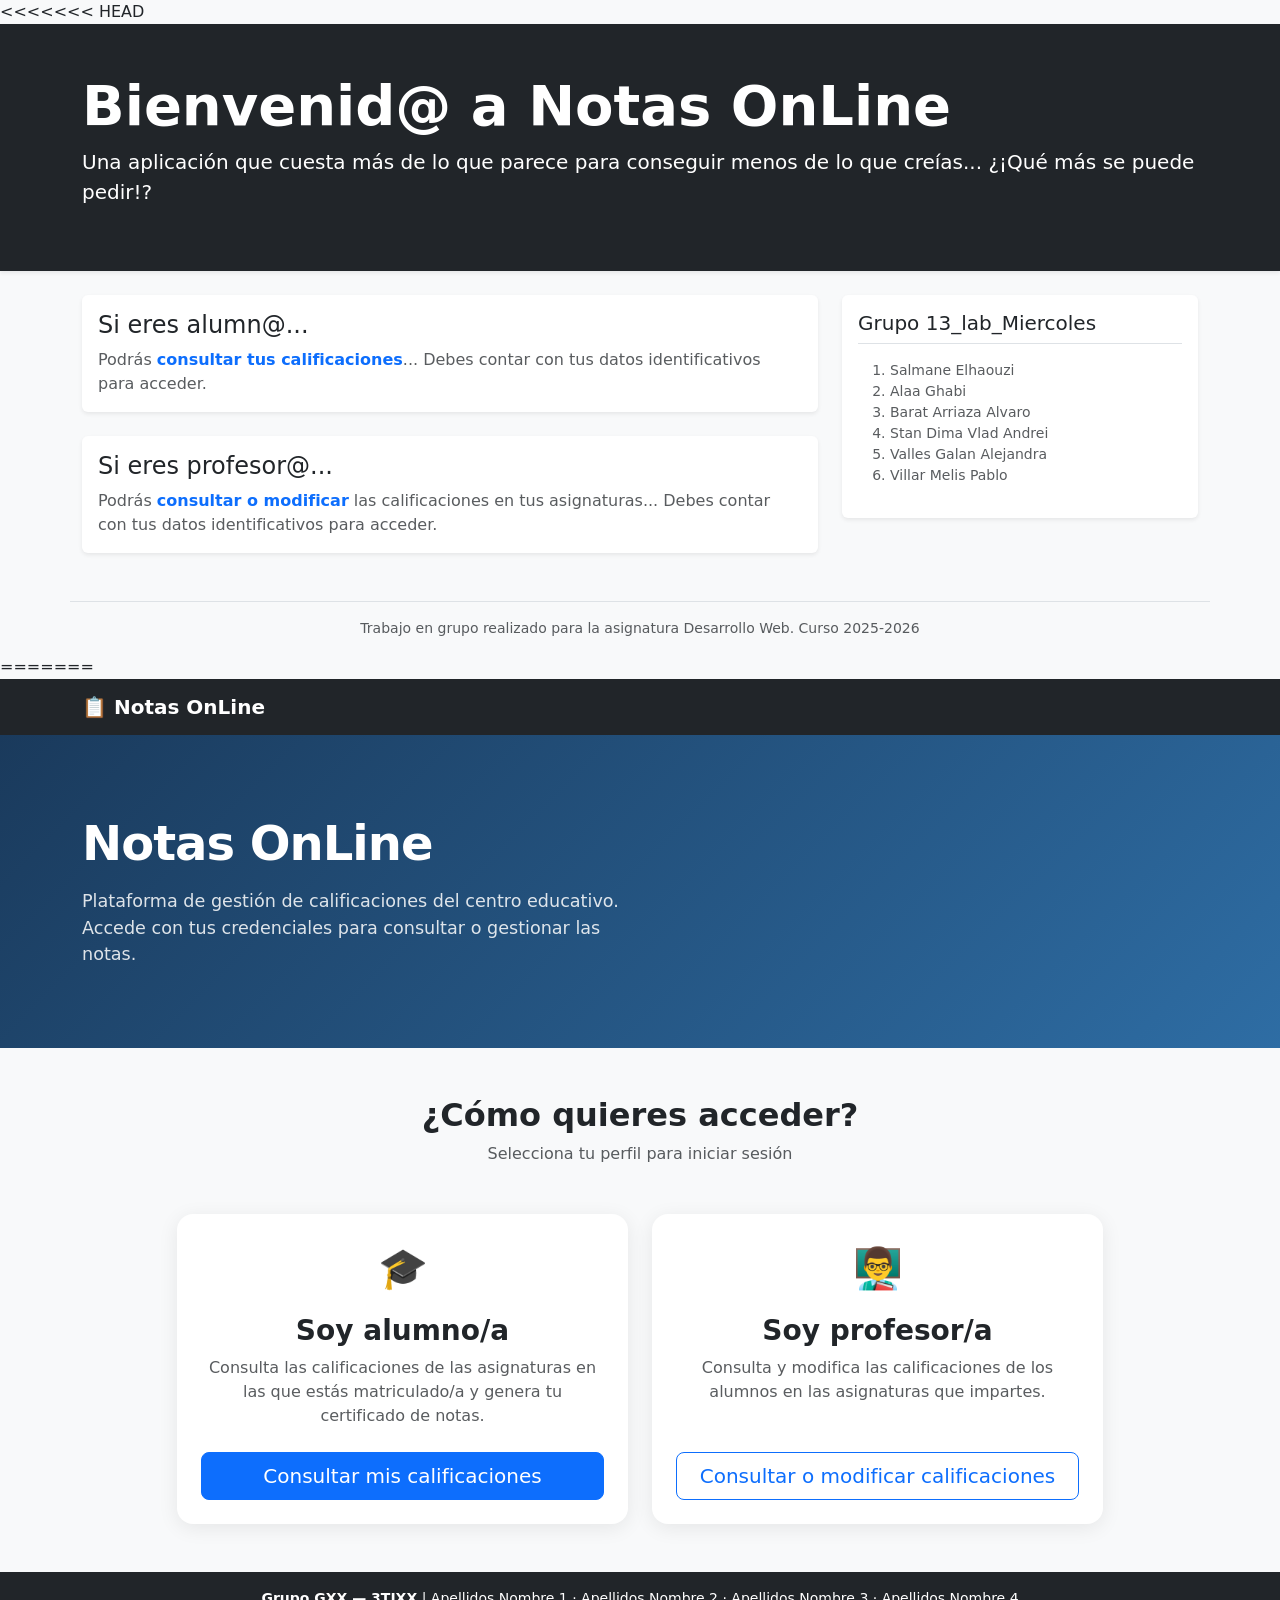
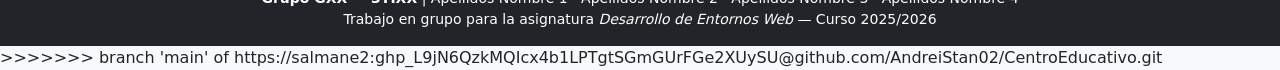
==== src/main/webapp/index.html @ 22a7fbbf "Merge branch 'main' of https://salmane2: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@github.com/AndreiSt" ====
<!DOCTYPE html>
<html lang="es">
<head>
    <meta charset="UTF-8">
    <meta name="viewport" content="width=device-width, initial-scale=1.0">
<<<<<<< HEAD
    <title>Notas OnLine - no12526</title>
    <!-- Importamos Bootstrap 5 directamente desde su CDN oficial -->
    <link href="https://cdn.jsdelivr.net/npm/bootstrap@5.3.2/dist/css/bootstrap.min.css" rel="stylesheet">
</head>
<body class="bg-light">

    <!-- Cabecera / Hero Section -->
    <header class="bg-dark text-white p-5 mb-4 shadow-sm">
        <div class="container">
            <h1 class="display-4 fw-bold">Bienvenid@ a Notas OnLine</h1>
            <p class="lead">Una aplicación que cuesta más de lo que parece para conseguir menos de lo que creías... ¿¡Qué más se puede pedir!?</p>
        </div>
    </header>

    <!-- Contenido Principal -->
    <main class="container">
        <div class="row g-4">
            
            <!-- Columna Izquierda: Accesos -->
            <div class="col-md-8">
                <!-- Tarjeta Alumnos -->
                <div class="card mb-4 border-0 shadow-sm">
                    <div class="card-body">
                        <h2 class="card-title h4">Si eres alumn@...</h2>
                        <p class="card-text text-muted">Podrás <a href="AreaAlumnoServlet" class="text-decoration-none fw-bold">consultar tus calificaciones</a>... Debes contar con tus datos identificativos para acceder.</p>
                    </div>
                </div>

                <!-- Tarjeta Profesores -->
                <div class="card border-0 shadow-sm">
                    <div class="card-body">
                        <h2 class="card-title h4">Si eres profesor@...</h2>
                        <p class="card-text text-muted">Podrás <a href="AreaProfesorServlet" class="text-decoration-none fw-bold">consultar o modificar</a> las calificaciones en tus asignaturas... Debes contar con tus datos identificativos para acceder.</p>
                    </div>
                </div>
            </div>

            <!-- Columna Derecha: Información del Grupo (Obligatorio) -->
            <div class="col-md-4">
                <div class="card bg-white border-0 shadow-sm">
                    <div class="card-body">
                        <!-- ¡OJO! Cambiad esto por vuestro número de grupo real -->
                        <h3 class="card-title h5 border-bottom pb-2">Grupo 13_lab_Miercoles</h3>
                        <ol class="small text-muted mt-3">
                            <li>Salmane Elhaouzi</li>
                            <li>Alaa Ghabi</li>
                            <li>Barat Arriaza Alvaro</li>
                            <li>Stan Dima Vlad Andrei</li>
                            <li>Valles Galan Alejandra</li>
                            <li>Villar Melis Pablo</li>
                        </ol>
                    </div>
                </div>
            </div>

        </div>
    </main>

    <!-- Pie de página -->
    <footer class="container mt-5 border-top pt-3 text-center small text-muted">
        <p>Trabajo en grupo realizado para la asignatura Desarrollo Web. Curso 2025-2026</p>
    </footer>

    <!-- Scripts de Bootstrap 5 -->
    <script src="https://cdn.jsdelivr.net/npm/bootstrap@5.3.2/dist/js/bootstrap.bundle.min.js"></script>
</body>
</html>
=======
    <title>Notas OnLine — Inicio</title>
    <link href="https://cdn.jsdelivr.net/npm/bootstrap@5.3.3/dist/css/bootstrap.min.css" rel="stylesheet">
    <link href="css/estilos.css" rel="stylesheet">
</head>
<body>

<nav class="navbar navbar-dark bg-dark">
    <div class="container">
        <span class="navbar-brand fw-bold">📋 Notas OnLine</span>
    </div>
</nav>

<header class="hero">
    <div class="container">
        <h1>Notas OnLine</h1>
        <p class="mt-3">
            Plataforma de gestión de calificaciones del centro educativo.
            Accede con tus credenciales para consultar o gestionar las notas.
        </p>
    </div>
</header>

<main>
    <div class="container py-5">
        <h2 class="text-center mb-2 fw-semibold">¿Cómo quieres acceder?</h2>
        <p class="text-center text-muted mb-5">Selecciona tu perfil para iniciar sesión</p>

        <div class="row justify-content-center g-4">

            <div class="col-md-5">
                <div class="card card-acceso h-100 p-4 text-center">
                    <div class="icono">🎓</div>
                    <h3 class="fw-bold mb-2">Soy alumno/a</h3>
                    <p class="text-muted mb-4">
                        Consulta las calificaciones de las asignaturas en las que estás
                        matriculado/a y genera tu certificado de notas.
                    </p>
                    <a href="login.html" class="btn btn-primary btn-lg mt-auto">
                        Consultar mis calificaciones
                    </a>
                </div>
            </div>

            <div class="col-md-5">
                <div class="card card-acceso h-100 p-4 text-center">
                    <div class="icono">👨‍🏫</div>
                    <h3 class="fw-bold mb-2">Soy profesor/a</h3>
                    <p class="text-muted mb-4">
                        Consulta y modifica las calificaciones de los alumnos
                        en las asignaturas que impartes.
                    </p>
                    <a href="login.html" class="btn btn-outline-primary btn-lg mt-auto">
                        Consultar o modificar calificaciones
                    </a>
                </div>
            </div>

        </div>
    </div>
</main>

<!-- Footer — PLACEHOLDER: rellenar con grupo y nombres reales -->
<footer class="bg-dark text-white text-center py-3 small">
    <div class="container">
        <span class="fw-bold">Grupo GXX — 3TIXX</span> |
        Apellidos Nombre 1 · Apellidos Nombre 2 · Apellidos Nombre 3 · Apellidos Nombre 4
        <br>
        Trabajo en grupo para la asignatura <em>Desarrollo de Entornos Web</em> — Curso 2025/2026
    </div>
</footer>

<script src="https://cdn.jsdelivr.net/npm/bootstrap@5.3.3/dist/js/bootstrap.bundle.min.js"></script>
</body>
</html>
>>>>>>> branch 'main' of https://salmane2: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@github.com/AndreiStan02/CentroEducativo.git
---- src/main/webapp/css/estilos.css ----
/* =============================================================================
   estilos.css — Estilos propios de Notas OnLine
   Complementa Bootstrap 5. Todas las páginas deben enlazarlo.
   ============================================================================= */

/* -----------------------------------------------------------------------------
   Base
   ----------------------------------------------------------------------------- */
body {
    background-color: #f0f4f8;
    min-height: 100vh;
    display: flex;
    flex-direction: column;
}

main {
    flex-grow: 1;
}

/* -----------------------------------------------------------------------------
   Hero (usado en index.html)
   ----------------------------------------------------------------------------- */
.hero {
    background: linear-gradient(135deg, #1a3a5c 0%, #2e6da4 100%);
    color: white;
    padding: 5rem 0 4rem;
}

.hero h1 {
    font-size: 3rem;
    font-weight: 700;
    letter-spacing: -1px;
}

.hero p {
    font-size: 1.1rem;
    opacity: 0.85;
    max-width: 540px;
}

/* -----------------------------------------------------------------------------
   Tarjetas de acceso (usado en index.html)
   ----------------------------------------------------------------------------- */
.card-acceso {
    border: none;
    border-radius: 1rem;
    box-shadow: 0 4px 20px rgba(0, 0, 0, 0.08);
    transition: transform 0.2s, box-shadow 0.2s;
}

.card-acceso:hover {
    transform: translateY(-4px);
    box-shadow: 0 8px 28px rgba(0, 0, 0, 0.13);
}

.card-acceso .icono {
    font-size: 2.5rem;
    margin-bottom: 1rem;
}

/* -----------------------------------------------------------------------------
   Tarjeta de login (usado en login.html y login-error.html)
   ----------------------------------------------------------------------------- */
.login-card {
    max-width: 420px;
    width: 100%;
}

.brand-header {
    background: linear-gradient(135deg, #1a3a5c 0%, #2e6da4 100%);
    color: white;
    border-radius: 0.5rem 0.5rem 0 0;
    padding: 2rem;
    text-align: center;
}

.brand-header h2 {
    font-weight: 700;
    margin-bottom: 0.25rem;
}

.brand-header p {
    opacity: 0.75;
    margin-bottom: 0;
}
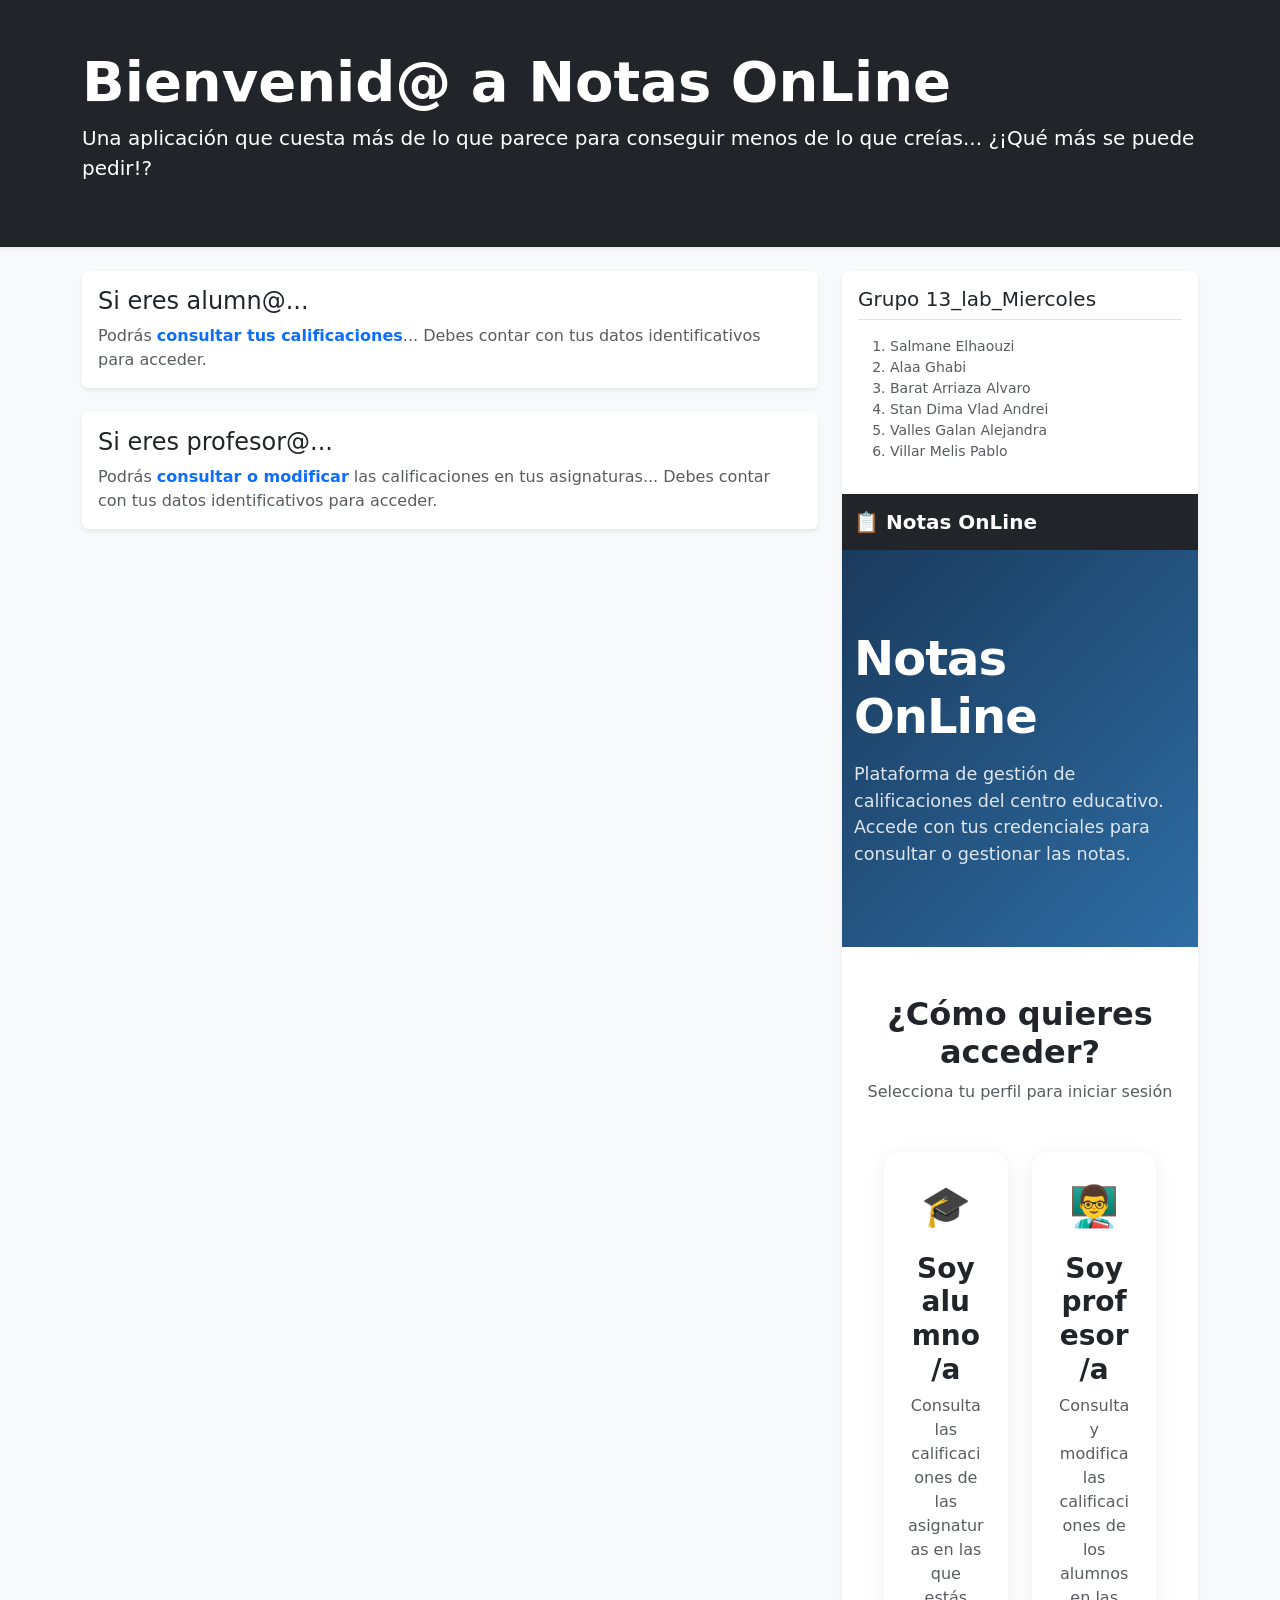
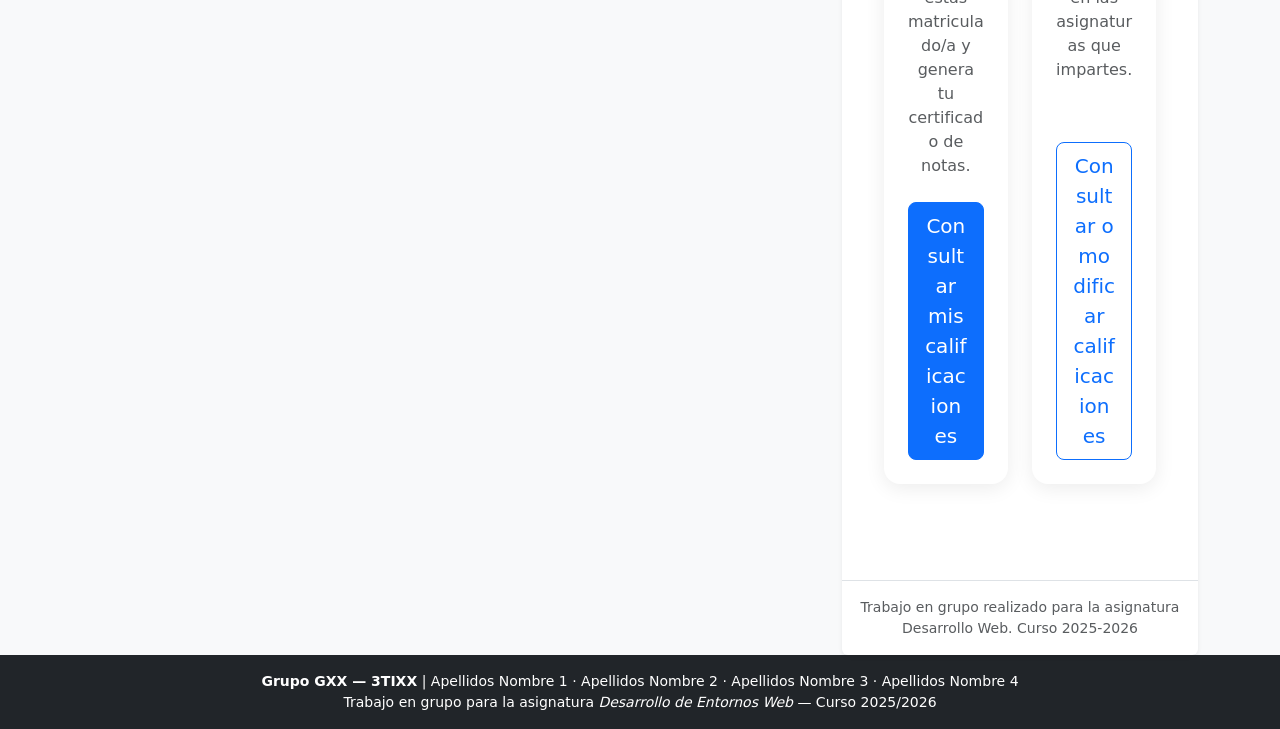
==== commit 240bf24e: "Merge branch 'main' into front-vistas-alumno" ====
--- a/src/main/webapp/index.html
+++ b/src/main/webapp/index.html
@@ -3,7 +3,6 @@
 <head>
     <meta charset="UTF-8">
     <meta name="viewport" content="width=device-width, initial-scale=1.0">
-<<<<<<< HEAD
     <title>Notas OnLine - no12526</title>
     <!-- Importamos Bootstrap 5 directamente desde su CDN oficial -->
     <link href="https://cdn.jsdelivr.net/npm/bootstrap@5.3.2/dist/css/bootstrap.min.css" rel="stylesheet">
@@ -56,22 +55,6 @@
                             <li>Villar Melis Pablo</li>
                         </ol>
                     </div>
-                </div>
-            </div>
-
-        </div>
-    </main>
-
-    <!-- Pie de página -->
-    <footer class="container mt-5 border-top pt-3 text-center small text-muted">
-        <p>Trabajo en grupo realizado para la asignatura Desarrollo Web. Curso 2025-2026</p>
-    </footer>
-
-    <!-- Scripts de Bootstrap 5 -->
-    <script src="https://cdn.jsdelivr.net/npm/bootstrap@5.3.2/dist/js/bootstrap.bundle.min.js"></script>
-</body>
-</html>
-=======
     <title>Notas OnLine — Inicio</title>
     <link href="https://cdn.jsdelivr.net/npm/bootstrap@5.3.3/dist/css/bootstrap.min.css" rel="stylesheet">
     <link href="css/estilos.css" rel="stylesheet">
@@ -130,6 +113,17 @@
             </div>
 
         </div>
+    </main>
+
+    <!-- Pie de página -->
+    <footer class="container mt-5 border-top pt-3 text-center small text-muted">
+        <p>Trabajo en grupo realizado para la asignatura Desarrollo Web. Curso 2025-2026</p>
+    </footer>
+
+    <!-- Scripts de Bootstrap 5 -->
+    <script src="https://cdn.jsdelivr.net/npm/bootstrap@5.3.2/dist/js/bootstrap.bundle.min.js"></script>
+</body>
+</html>
     </div>
 </main>
 
@@ -146,4 +140,3 @@
 <script src="https://cdn.jsdelivr.net/npm/bootstrap@5.3.3/dist/js/bootstrap.bundle.min.js"></script>
 </body>
 </html>
->>>>>>> branch 'main' of https://salmane2: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@github.com/AndreiStan02/CentroEducativo.git
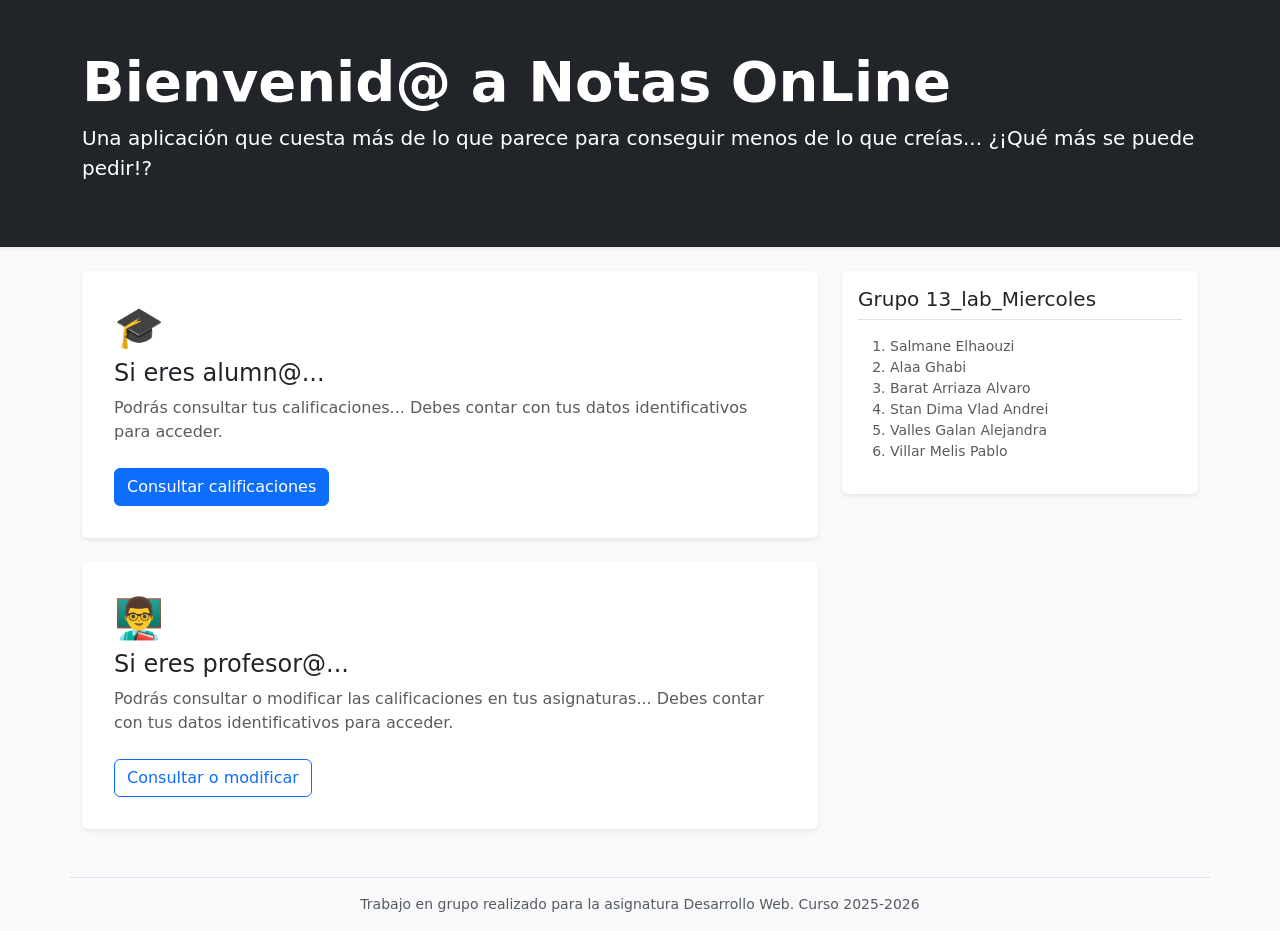
==== commit acb8d159: "actualizacion" ====
--- a/src/main/webapp/index.html
+++ b/src/main/webapp/index.html
@@ -3,13 +3,12 @@
 <head>
     <meta charset="UTF-8">
     <meta name="viewport" content="width=device-width, initial-scale=1.0">
-    <title>Notas OnLine - no12526</title>
-    <!-- Importamos Bootstrap 5 directamente desde su CDN oficial -->
-    <link href="https://cdn.jsdelivr.net/npm/bootstrap@5.3.2/dist/css/bootstrap.min.css" rel="stylesheet">
+    <title>Notas OnLine - Inicio</title>
+    <link href="https://cdn.jsdelivr.net/npm/bootstrap@5.3.3/dist/css/bootstrap.min.css" rel="stylesheet">
+    <link href="css/estilos.css" rel="stylesheet">
 </head>
 <body class="bg-light">
 
-    <!-- Cabecera / Hero Section -->
     <header class="bg-dark text-white p-5 mb-4 shadow-sm">
         <div class="container">
             <h1 class="display-4 fw-bold">Bienvenid@ a Notas OnLine</h1>
@@ -17,34 +16,32 @@
         </div>
     </header>
 
-    <!-- Contenido Principal -->
     <main class="container">
         <div class="row g-4">
-            
-            <!-- Columna Izquierda: Accesos -->
+           
             <div class="col-md-8">
-                <!-- Tarjeta Alumnos -->
-                <div class="card mb-4 border-0 shadow-sm">
+                <div class="card mb-4 border-0 shadow-sm p-3">
                     <div class="card-body">
+                        <div class="display-6 mb-2">🎓</div>
                         <h2 class="card-title h4">Si eres alumn@...</h2>
-                        <p class="card-text text-muted">Podrás <a href="AreaAlumnoServlet" class="text-decoration-none fw-bold">consultar tus calificaciones</a>... Debes contar con tus datos identificativos para acceder.</p>
+                        <p class="card-text text-muted">Podrás consultar tus calificaciones... Debes contar con tus datos identificativos para acceder.</p>
+                        <a href="login.html" class="btn btn-primary mt-2">Consultar calificaciones</a>
                     </div>
                 </div>
 
-                <!-- Tarjeta Profesores -->
-                <div class="card border-0 shadow-sm">
+                <div class="card border-0 shadow-sm p-3">
                     <div class="card-body">
+                        <div class="display-6 mb-2">👨‍🏫</div>
                         <h2 class="card-title h4">Si eres profesor@...</h2>
-                        <p class="card-text text-muted">Podrás <a href="AreaProfesorServlet" class="text-decoration-none fw-bold">consultar o modificar</a> las calificaciones en tus asignaturas... Debes contar con tus datos identificativos para acceder.</p>
+                        <p class="card-text text-muted">Podrás consultar o modificar las calificaciones en tus asignaturas... Debes contar con tus datos identificativos para acceder.</p>
+                        <a href="login.html" class="btn btn-outline-primary mt-2">Consultar o modificar</a>
                     </div>
                 </div>
             </div>
 
-            <!-- Columna Derecha: Información del Grupo (Obligatorio) -->
             <div class="col-md-4">
                 <div class="card bg-white border-0 shadow-sm">
                     <div class="card-body">
-                        <!-- ¡OJO! Cambiad esto por vuestro número de grupo real -->
                         <h3 class="card-title h5 border-bottom pb-2">Grupo 13_lab_Miercoles</h3>
                         <ol class="small text-muted mt-3">
                             <li>Salmane Elhaouzi</li>
@@ -55,88 +52,16 @@
                             <li>Villar Melis Pablo</li>
                         </ol>
                     </div>
-    <title>Notas OnLine — Inicio</title>
-    <link href="https://cdn.jsdelivr.net/npm/bootstrap@5.3.3/dist/css/bootstrap.min.css" rel="stylesheet">
-    <link href="css/estilos.css" rel="stylesheet">
-</head>
-<body>
-
-<nav class="navbar navbar-dark bg-dark">
-    <div class="container">
-        <span class="navbar-brand fw-bold">📋 Notas OnLine</span>
-    </div>
-</nav>
-
-<header class="hero">
-    <div class="container">
-        <h1>Notas OnLine</h1>
-        <p class="mt-3">
-            Plataforma de gestión de calificaciones del centro educativo.
-            Accede con tus credenciales para consultar o gestionar las notas.
-        </p>
-    </div>
-</header>
-
-<main>
-    <div class="container py-5">
-        <h2 class="text-center mb-2 fw-semibold">¿Cómo quieres acceder?</h2>
-        <p class="text-center text-muted mb-5">Selecciona tu perfil para iniciar sesión</p>
-
-        <div class="row justify-content-center g-4">
-
-            <div class="col-md-5">
-                <div class="card card-acceso h-100 p-4 text-center">
-                    <div class="icono">🎓</div>
-                    <h3 class="fw-bold mb-2">Soy alumno/a</h3>
-                    <p class="text-muted mb-4">
-                        Consulta las calificaciones de las asignaturas en las que estás
-                        matriculado/a y genera tu certificado de notas.
-                    </p>
-                    <a href="login.html" class="btn btn-primary btn-lg mt-auto">
-                        Consultar mis calificaciones
-                    </a>
-                </div>
-            </div>
-
-            <div class="col-md-5">
-                <div class="card card-acceso h-100 p-4 text-center">
-                    <div class="icono">👨‍🏫</div>
-                    <h3 class="fw-bold mb-2">Soy profesor/a</h3>
-                    <p class="text-muted mb-4">
-                        Consulta y modifica las calificaciones de los alumnos
-                        en las asignaturas que impartes.
-                    </p>
-                    <a href="login.html" class="btn btn-outline-primary btn-lg mt-auto">
-                        Consultar o modificar calificaciones
-                    </a>
                 </div>
             </div>
 
         </div>
     </main>
 
-    <!-- Pie de página -->
     <footer class="container mt-5 border-top pt-3 text-center small text-muted">
         <p>Trabajo en grupo realizado para la asignatura Desarrollo Web. Curso 2025-2026</p>
     </footer>
 
-    <!-- Scripts de Bootstrap 5 -->
-    <script src="https://cdn.jsdelivr.net/npm/bootstrap@5.3.2/dist/js/bootstrap.bundle.min.js"></script>
+    <script src="https://cdn.jsdelivr.net/npm/bootstrap@5.3.3/dist/js/bootstrap.bundle.min.js"></script>
 </body>
-</html>
-    </div>
-</main>
-
-<!-- Footer — PLACEHOLDER: rellenar con grupo y nombres reales -->
-<footer class="bg-dark text-white text-center py-3 small">
-    <div class="container">
-        <span class="fw-bold">Grupo GXX — 3TIXX</span> |
-        Apellidos Nombre 1 · Apellidos Nombre 2 · Apellidos Nombre 3 · Apellidos Nombre 4
-        <br>
-        Trabajo en grupo para la asignatura <em>Desarrollo de Entornos Web</em> — Curso 2025/2026
-    </div>
-</footer>
-
-<script src="https://cdn.jsdelivr.net/npm/bootstrap@5.3.3/dist/js/bootstrap.bundle.min.js"></script>
-</body>
-</html>
+</html>
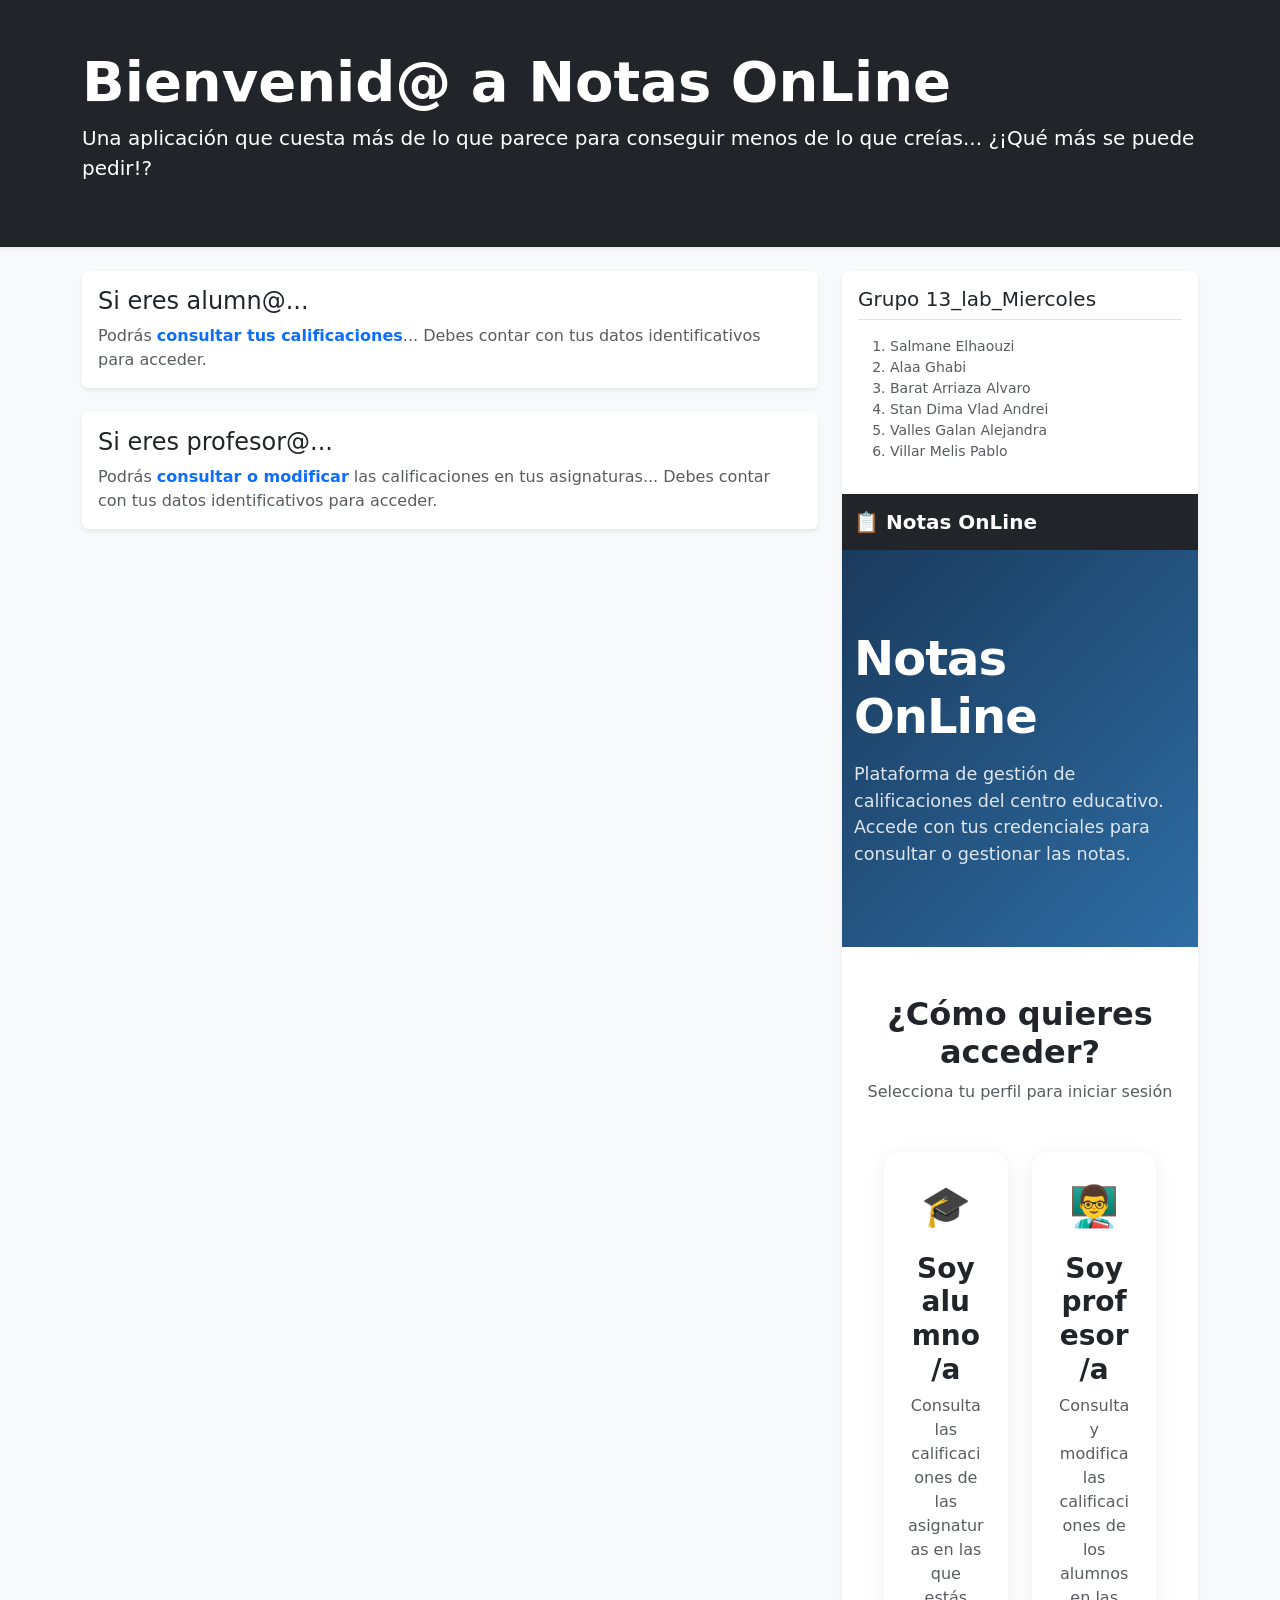
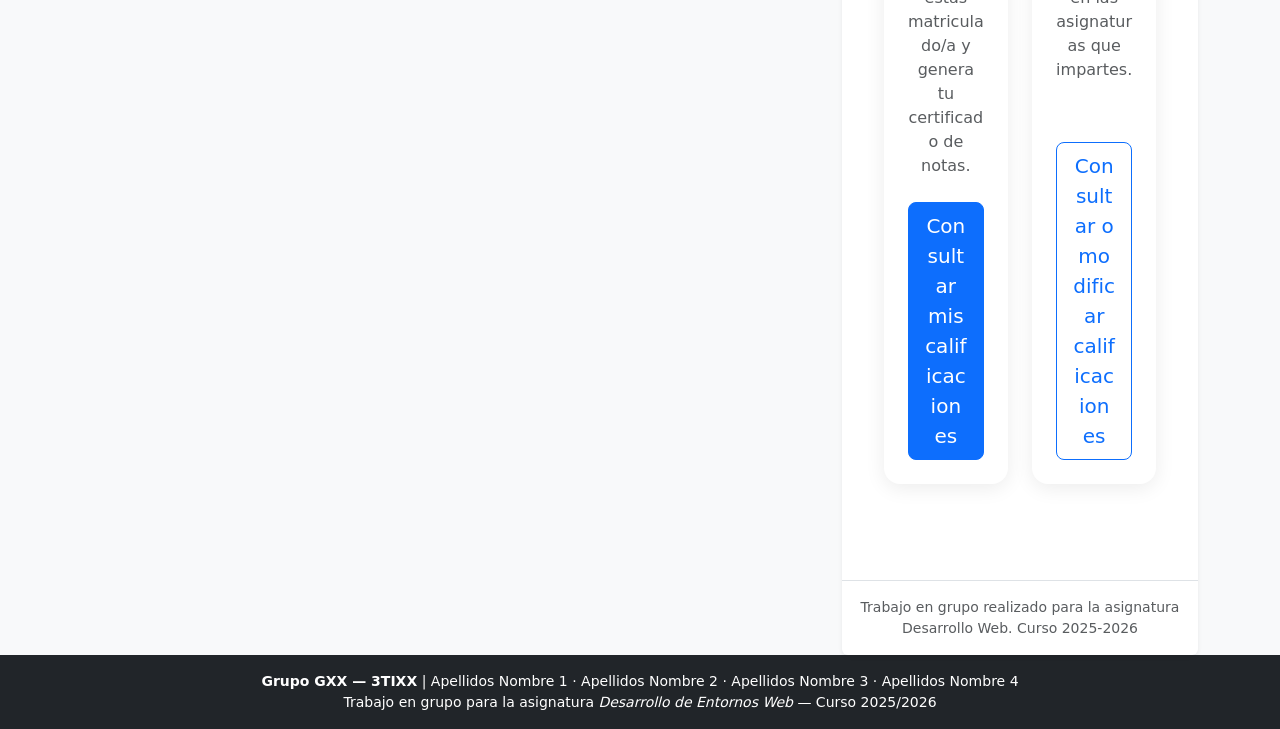
==== commit 34aae60f: "Merge remote-tracking branch 'origin/main'" ====
--- a/src/main/webapp/index.html
+++ b/src/main/webapp/index.html
@@ -3,12 +3,13 @@
 <head>
     <meta charset="UTF-8">
     <meta name="viewport" content="width=device-width, initial-scale=1.0">
-    <title>Notas OnLine - Inicio</title>
-    <link href="https://cdn.jsdelivr.net/npm/bootstrap@5.3.3/dist/css/bootstrap.min.css" rel="stylesheet">
-    <link href="css/estilos.css" rel="stylesheet">
+    <title>Notas OnLine - no12526</title>
+    <!-- Importamos Bootstrap 5 directamente desde su CDN oficial -->
+    <link href="https://cdn.jsdelivr.net/npm/bootstrap@5.3.2/dist/css/bootstrap.min.css" rel="stylesheet">
 </head>
 <body class="bg-light">
 
+    <!-- Cabecera / Hero Section -->
     <header class="bg-dark text-white p-5 mb-4 shadow-sm">
         <div class="container">
             <h1 class="display-4 fw-bold">Bienvenid@ a Notas OnLine</h1>
@@ -16,32 +17,34 @@
         </div>
     </header>
 
+    <!-- Contenido Principal -->
     <main class="container">
         <div class="row g-4">
-           
+            
+            <!-- Columna Izquierda: Accesos -->
             <div class="col-md-8">
-                <div class="card mb-4 border-0 shadow-sm p-3">
+                <!-- Tarjeta Alumnos -->
+                <div class="card mb-4 border-0 shadow-sm">
                     <div class="card-body">
-                        <div class="display-6 mb-2">🎓</div>
                         <h2 class="card-title h4">Si eres alumn@...</h2>
-                        <p class="card-text text-muted">Podrás consultar tus calificaciones... Debes contar con tus datos identificativos para acceder.</p>
-                        <a href="login.html" class="btn btn-primary mt-2">Consultar calificaciones</a>
+                        <p class="card-text text-muted">Podrás <a href="AreaAlumnoServlet" class="text-decoration-none fw-bold">consultar tus calificaciones</a>... Debes contar con tus datos identificativos para acceder.</p>
                     </div>
                 </div>
 
-                <div class="card border-0 shadow-sm p-3">
+                <!-- Tarjeta Profesores -->
+                <div class="card border-0 shadow-sm">
                     <div class="card-body">
-                        <div class="display-6 mb-2">👨‍🏫</div>
                         <h2 class="card-title h4">Si eres profesor@...</h2>
-                        <p class="card-text text-muted">Podrás consultar o modificar las calificaciones en tus asignaturas... Debes contar con tus datos identificativos para acceder.</p>
-                        <a href="login.html" class="btn btn-outline-primary mt-2">Consultar o modificar</a>
+                        <p class="card-text text-muted">Podrás <a href="AreaProfesorServlet" class="text-decoration-none fw-bold">consultar o modificar</a> las calificaciones en tus asignaturas... Debes contar con tus datos identificativos para acceder.</p>
                     </div>
                 </div>
             </div>
 
+            <!-- Columna Derecha: Información del Grupo (Obligatorio) -->
             <div class="col-md-4">
                 <div class="card bg-white border-0 shadow-sm">
                     <div class="card-body">
+                        <!-- ¡OJO! Cambiad esto por vuestro número de grupo real -->
                         <h3 class="card-title h5 border-bottom pb-2">Grupo 13_lab_Miercoles</h3>
                         <ol class="small text-muted mt-3">
                             <li>Salmane Elhaouzi</li>
@@ -52,16 +55,88 @@
                             <li>Villar Melis Pablo</li>
                         </ol>
                     </div>
+    <title>Notas OnLine — Inicio</title>
+    <link href="https://cdn.jsdelivr.net/npm/bootstrap@5.3.3/dist/css/bootstrap.min.css" rel="stylesheet">
+    <link href="css/estilos.css" rel="stylesheet">
+</head>
+<body>
+
+<nav class="navbar navbar-dark bg-dark">
+    <div class="container">
+        <span class="navbar-brand fw-bold">📋 Notas OnLine</span>
+    </div>
+</nav>
+
+<header class="hero">
+    <div class="container">
+        <h1>Notas OnLine</h1>
+        <p class="mt-3">
+            Plataforma de gestión de calificaciones del centro educativo.
+            Accede con tus credenciales para consultar o gestionar las notas.
+        </p>
+    </div>
+</header>
+
+<main>
+    <div class="container py-5">
+        <h2 class="text-center mb-2 fw-semibold">¿Cómo quieres acceder?</h2>
+        <p class="text-center text-muted mb-5">Selecciona tu perfil para iniciar sesión</p>
+
+        <div class="row justify-content-center g-4">
+
+            <div class="col-md-5">
+                <div class="card card-acceso h-100 p-4 text-center">
+                    <div class="icono">🎓</div>
+                    <h3 class="fw-bold mb-2">Soy alumno/a</h3>
+                    <p class="text-muted mb-4">
+                        Consulta las calificaciones de las asignaturas en las que estás
+                        matriculado/a y genera tu certificado de notas.
+                    </p>
+                    <a href="login.html" class="btn btn-primary btn-lg mt-auto">
+                        Consultar mis calificaciones
+                    </a>
+                </div>
+            </div>
+
+            <div class="col-md-5">
+                <div class="card card-acceso h-100 p-4 text-center">
+                    <div class="icono">👨‍🏫</div>
+                    <h3 class="fw-bold mb-2">Soy profesor/a</h3>
+                    <p class="text-muted mb-4">
+                        Consulta y modifica las calificaciones de los alumnos
+                        en las asignaturas que impartes.
+                    </p>
+                    <a href="login.html" class="btn btn-outline-primary btn-lg mt-auto">
+                        Consultar o modificar calificaciones
+                    </a>
                 </div>
             </div>
 
         </div>
     </main>
 
+    <!-- Pie de página -->
     <footer class="container mt-5 border-top pt-3 text-center small text-muted">
         <p>Trabajo en grupo realizado para la asignatura Desarrollo Web. Curso 2025-2026</p>
     </footer>
 
-    <script src="https://cdn.jsdelivr.net/npm/bootstrap@5.3.3/dist/js/bootstrap.bundle.min.js"></script>
+    <!-- Scripts de Bootstrap 5 -->
+    <script src="https://cdn.jsdelivr.net/npm/bootstrap@5.3.2/dist/js/bootstrap.bundle.min.js"></script>
 </body>
-</html>+</html>
+    </div>
+</main>
+
+<!-- Footer — PLACEHOLDER: rellenar con grupo y nombres reales -->
+<footer class="bg-dark text-white text-center py-3 small">
+    <div class="container">
+        <span class="fw-bold">Grupo GXX — 3TIXX</span> |
+        Apellidos Nombre 1 · Apellidos Nombre 2 · Apellidos Nombre 3 · Apellidos Nombre 4
+        <br>
+        Trabajo en grupo para la asignatura <em>Desarrollo de Entornos Web</em> — Curso 2025/2026
+    </div>
+</footer>
+
+<script src="https://cdn.jsdelivr.net/npm/bootstrap@5.3.3/dist/js/bootstrap.bundle.min.js"></script>
+</body>
+</html>
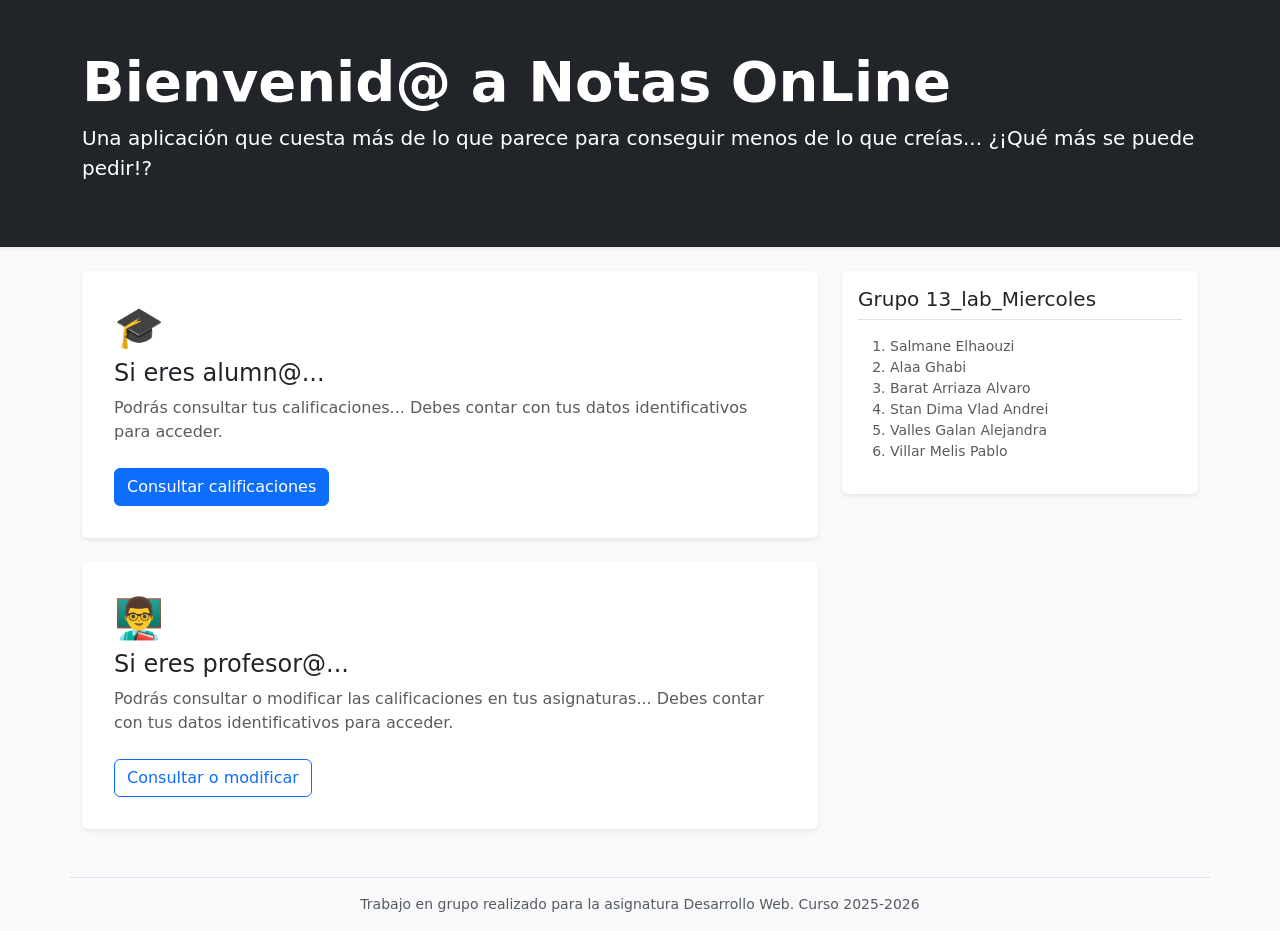
==== commit 911ff214: "idex.2" ====
--- a/src/main/webapp/index.html
+++ b/src/main/webapp/index.html
@@ -3,13 +3,12 @@
 <head>
     <meta charset="UTF-8">
     <meta name="viewport" content="width=device-width, initial-scale=1.0">
-    <title>Notas OnLine - no12526</title>
-    <!-- Importamos Bootstrap 5 directamente desde su CDN oficial -->
-    <link href="https://cdn.jsdelivr.net/npm/bootstrap@5.3.2/dist/css/bootstrap.min.css" rel="stylesheet">
+    <title>Notas OnLine - Inicio</title>
+    <link href="https://cdn.jsdelivr.net/npm/bootstrap@5.3.3/dist/css/bootstrap.min.css" rel="stylesheet">
+    <link href="css/estilos.css" rel="stylesheet">
 </head>
 <body class="bg-light">
 
-    <!-- Cabecera / Hero Section -->
     <header class="bg-dark text-white p-5 mb-4 shadow-sm">
         <div class="container">
             <h1 class="display-4 fw-bold">Bienvenid@ a Notas OnLine</h1>
@@ -17,34 +16,32 @@
         </div>
     </header>
 
-    <!-- Contenido Principal -->
     <main class="container">
         <div class="row g-4">
-            
-            <!-- Columna Izquierda: Accesos -->
+           
             <div class="col-md-8">
-                <!-- Tarjeta Alumnos -->
-                <div class="card mb-4 border-0 shadow-sm">
+                <div class="card mb-4 border-0 shadow-sm p-3">
                     <div class="card-body">
+                        <div class="display-6 mb-2">🎓</div>
                         <h2 class="card-title h4">Si eres alumn@...</h2>
-                        <p class="card-text text-muted">Podrás <a href="AreaAlumnoServlet" class="text-decoration-none fw-bold">consultar tus calificaciones</a>... Debes contar con tus datos identificativos para acceder.</p>
+                        <p class="card-text text-muted">Podrás consultar tus calificaciones... Debes contar con tus datos identificativos para acceder.</p>
+                        <a href="login.html" class="btn btn-primary mt-2">Consultar calificaciones</a>
                     </div>
                 </div>
 
-                <!-- Tarjeta Profesores -->
-                <div class="card border-0 shadow-sm">
+                <div class="card border-0 shadow-sm p-3">
                     <div class="card-body">
+                        <div class="display-6 mb-2">👨‍🏫</div>
                         <h2 class="card-title h4">Si eres profesor@...</h2>
-                        <p class="card-text text-muted">Podrás <a href="AreaProfesorServlet" class="text-decoration-none fw-bold">consultar o modificar</a> las calificaciones en tus asignaturas... Debes contar con tus datos identificativos para acceder.</p>
+                        <p class="card-text text-muted">Podrás consultar o modificar las calificaciones en tus asignaturas... Debes contar con tus datos identificativos para acceder.</p>
+                        <a href="login.html" class="btn btn-outline-primary mt-2">Consultar o modificar</a>
                     </div>
                 </div>
             </div>
 
-            <!-- Columna Derecha: Información del Grupo (Obligatorio) -->
             <div class="col-md-4">
                 <div class="card bg-white border-0 shadow-sm">
                     <div class="card-body">
-                        <!-- ¡OJO! Cambiad esto por vuestro número de grupo real -->
                         <h3 class="card-title h5 border-bottom pb-2">Grupo 13_lab_Miercoles</h3>
                         <ol class="small text-muted mt-3">
                             <li>Salmane Elhaouzi</li>
@@ -55,88 +52,16 @@
                             <li>Villar Melis Pablo</li>
                         </ol>
                     </div>
-    <title>Notas OnLine — Inicio</title>
-    <link href="https://cdn.jsdelivr.net/npm/bootstrap@5.3.3/dist/css/bootstrap.min.css" rel="stylesheet">
-    <link href="css/estilos.css" rel="stylesheet">
-</head>
-<body>
-
-<nav class="navbar navbar-dark bg-dark">
-    <div class="container">
-        <span class="navbar-brand fw-bold">📋 Notas OnLine</span>
-    </div>
-</nav>
-
-<header class="hero">
-    <div class="container">
-        <h1>Notas OnLine</h1>
-        <p class="mt-3">
-            Plataforma de gestión de calificaciones del centro educativo.
-            Accede con tus credenciales para consultar o gestionar las notas.
-        </p>
-    </div>
-</header>
-
-<main>
-    <div class="container py-5">
-        <h2 class="text-center mb-2 fw-semibold">¿Cómo quieres acceder?</h2>
-        <p class="text-center text-muted mb-5">Selecciona tu perfil para iniciar sesión</p>
-
-        <div class="row justify-content-center g-4">
-
-            <div class="col-md-5">
-                <div class="card card-acceso h-100 p-4 text-center">
-                    <div class="icono">🎓</div>
-                    <h3 class="fw-bold mb-2">Soy alumno/a</h3>
-                    <p class="text-muted mb-4">
-                        Consulta las calificaciones de las asignaturas en las que estás
-                        matriculado/a y genera tu certificado de notas.
-                    </p>
-                    <a href="login.html" class="btn btn-primary btn-lg mt-auto">
-                        Consultar mis calificaciones
-                    </a>
-                </div>
-            </div>
-
-            <div class="col-md-5">
-                <div class="card card-acceso h-100 p-4 text-center">
-                    <div class="icono">👨‍🏫</div>
-                    <h3 class="fw-bold mb-2">Soy profesor/a</h3>
-                    <p class="text-muted mb-4">
-                        Consulta y modifica las calificaciones de los alumnos
-                        en las asignaturas que impartes.
-                    </p>
-                    <a href="login.html" class="btn btn-outline-primary btn-lg mt-auto">
-                        Consultar o modificar calificaciones
-                    </a>
                 </div>
             </div>
 
         </div>
     </main>
 
-    <!-- Pie de página -->
     <footer class="container mt-5 border-top pt-3 text-center small text-muted">
         <p>Trabajo en grupo realizado para la asignatura Desarrollo Web. Curso 2025-2026</p>
     </footer>
 
-    <!-- Scripts de Bootstrap 5 -->
-    <script src="https://cdn.jsdelivr.net/npm/bootstrap@5.3.2/dist/js/bootstrap.bundle.min.js"></script>
+    <script src="https://cdn.jsdelivr.net/npm/bootstrap@5.3.3/dist/js/bootstrap.bundle.min.js"></script>
 </body>
-</html>
-    </div>
-</main>
-
-<!-- Footer — PLACEHOLDER: rellenar con grupo y nombres reales -->
-<footer class="bg-dark text-white text-center py-3 small">
-    <div class="container">
-        <span class="fw-bold">Grupo GXX — 3TIXX</span> |
-        Apellidos Nombre 1 · Apellidos Nombre 2 · Apellidos Nombre 3 · Apellidos Nombre 4
-        <br>
-        Trabajo en grupo para la asignatura <em>Desarrollo de Entornos Web</em> — Curso 2025/2026
-    </div>
-</footer>
-
-<script src="https://cdn.jsdelivr.net/npm/bootstrap@5.3.3/dist/js/bootstrap.bundle.min.js"></script>
-</body>
-</html>
+</html>
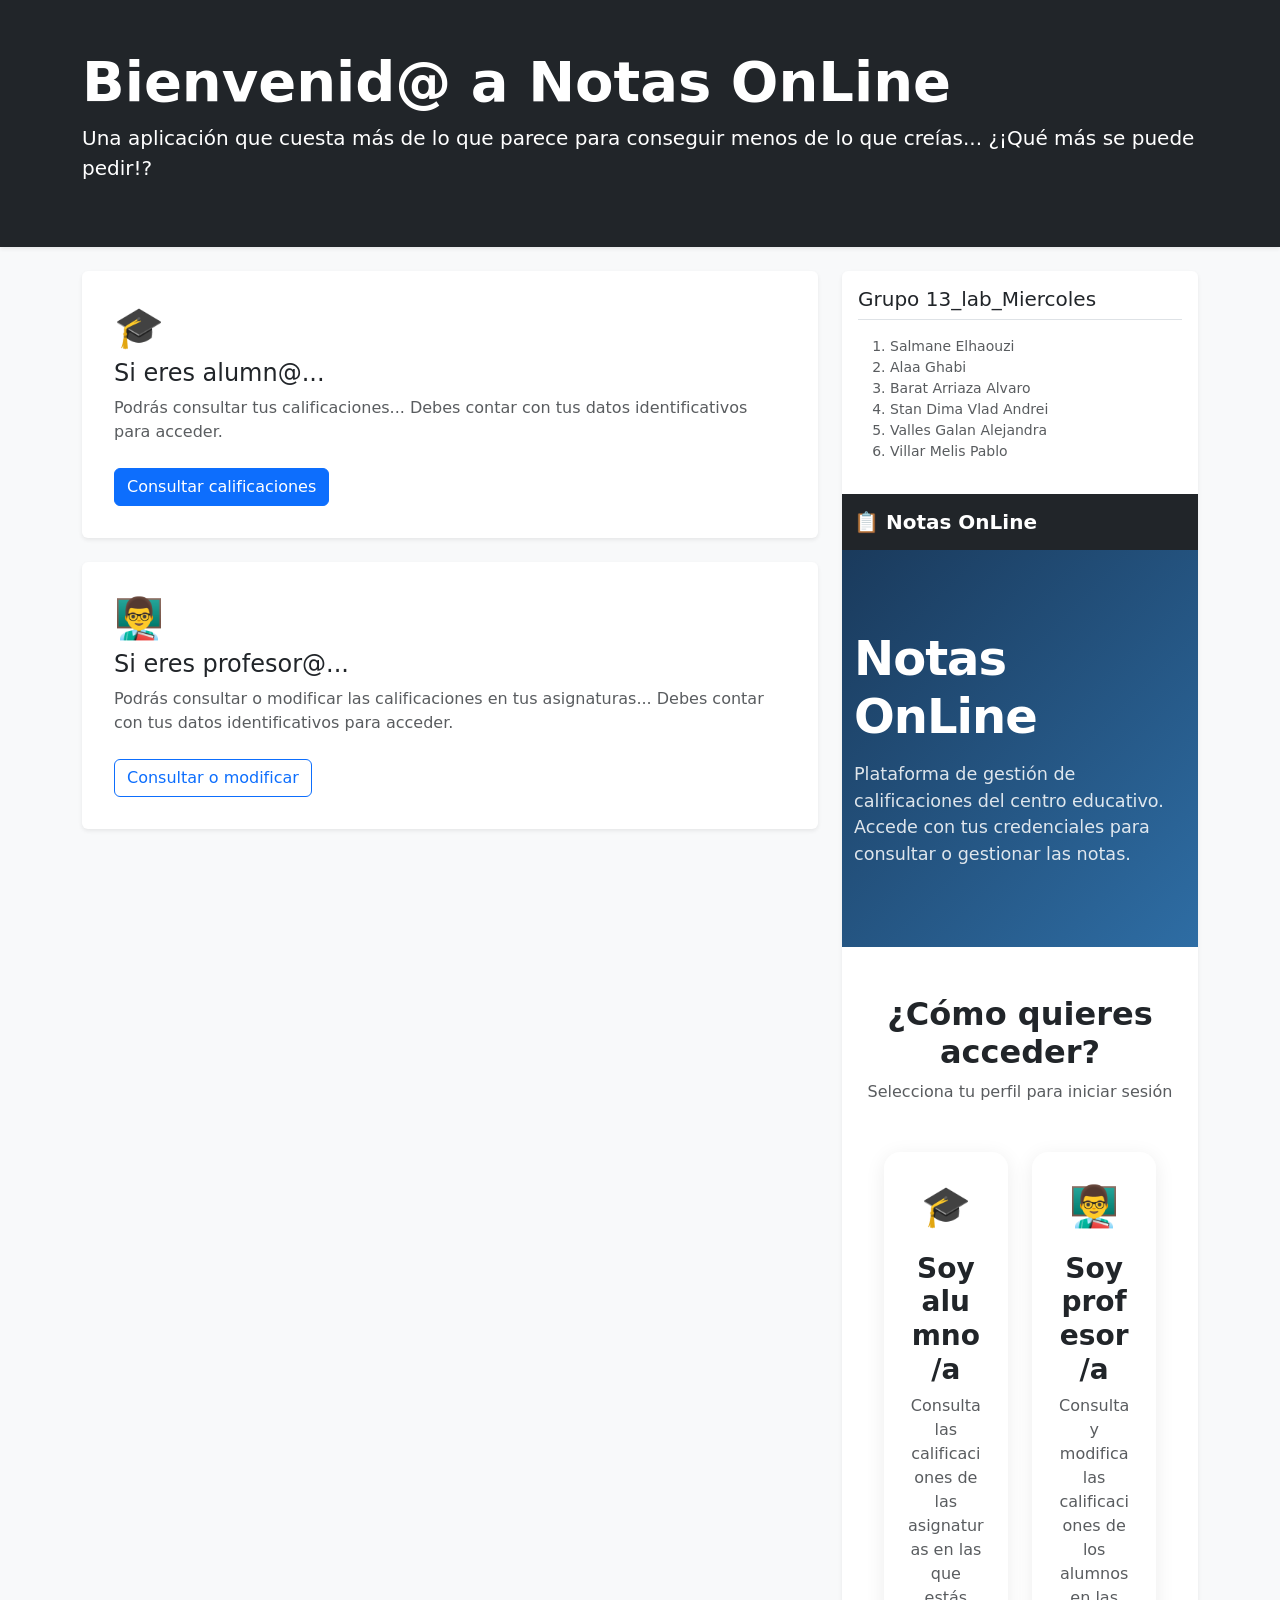
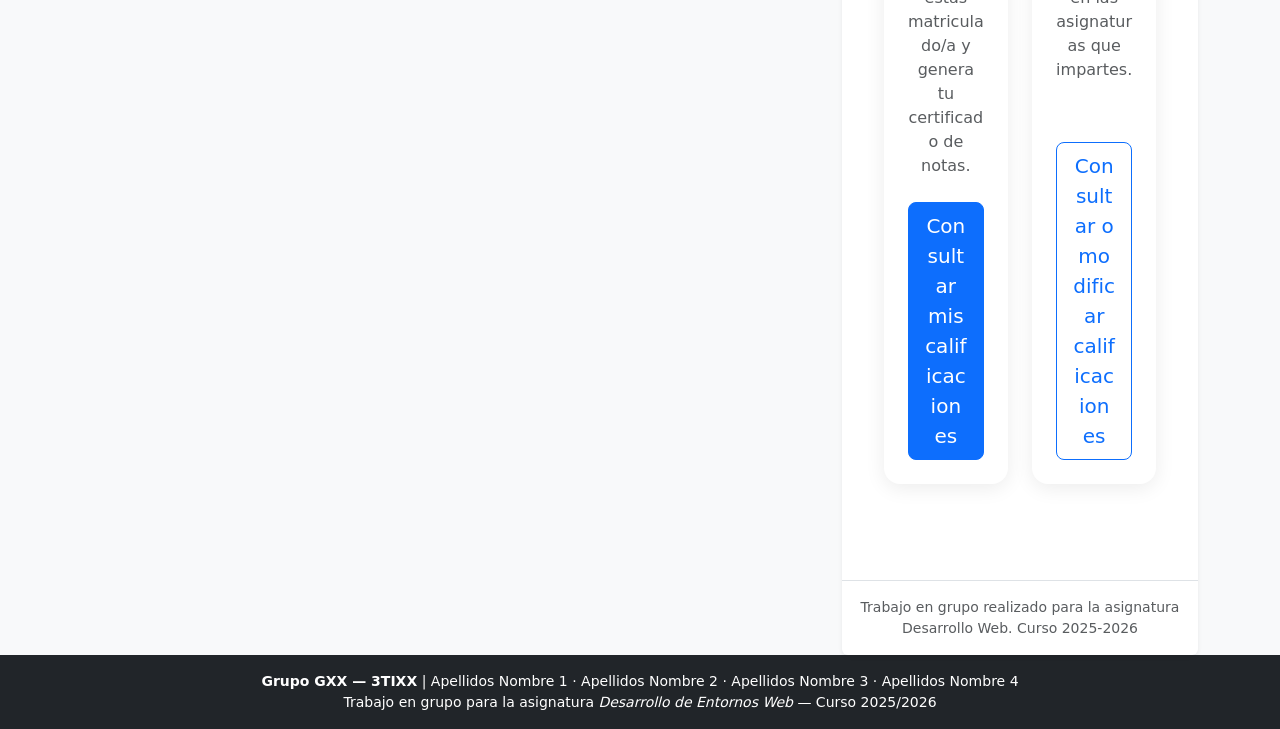
==== commit 9346d594: "Merge branch 'front-vistas-alumno' of https://salmane2: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@gith" ====
--- a/src/main/webapp/index.html
+++ b/src/main/webapp/index.html
@@ -52,6 +52,60 @@
                             <li>Villar Melis Pablo</li>
                         </ol>
                     </div>
+    <title>Notas OnLine — Inicio</title>
+    <link href="https://cdn.jsdelivr.net/npm/bootstrap@5.3.3/dist/css/bootstrap.min.css" rel="stylesheet">
+    <link href="css/estilos.css" rel="stylesheet">
+</head>
+<body>
+
+<nav class="navbar navbar-dark bg-dark">
+    <div class="container">
+        <span class="navbar-brand fw-bold">📋 Notas OnLine</span>
+    </div>
+</nav>
+
+<header class="hero">
+    <div class="container">
+        <h1>Notas OnLine</h1>
+        <p class="mt-3">
+            Plataforma de gestión de calificaciones del centro educativo.
+            Accede con tus credenciales para consultar o gestionar las notas.
+        </p>
+    </div>
+</header>
+
+<main>
+    <div class="container py-5">
+        <h2 class="text-center mb-2 fw-semibold">¿Cómo quieres acceder?</h2>
+        <p class="text-center text-muted mb-5">Selecciona tu perfil para iniciar sesión</p>
+
+        <div class="row justify-content-center g-4">
+
+            <div class="col-md-5">
+                <div class="card card-acceso h-100 p-4 text-center">
+                    <div class="icono">🎓</div>
+                    <h3 class="fw-bold mb-2">Soy alumno/a</h3>
+                    <p class="text-muted mb-4">
+                        Consulta las calificaciones de las asignaturas en las que estás
+                        matriculado/a y genera tu certificado de notas.
+                    </p>
+                    <a href="login.html" class="btn btn-primary btn-lg mt-auto">
+                        Consultar mis calificaciones
+                    </a>
+                </div>
+            </div>
+
+            <div class="col-md-5">
+                <div class="card card-acceso h-100 p-4 text-center">
+                    <div class="icono">👨‍🏫</div>
+                    <h3 class="fw-bold mb-2">Soy profesor/a</h3>
+                    <p class="text-muted mb-4">
+                        Consulta y modifica las calificaciones de los alumnos
+                        en las asignaturas que impartes.
+                    </p>
+                    <a href="login.html" class="btn btn-outline-primary btn-lg mt-auto">
+                        Consultar o modificar calificaciones
+                    </a>
                 </div>
             </div>
 
@@ -64,4 +118,20 @@
 
     <script src="https://cdn.jsdelivr.net/npm/bootstrap@5.3.3/dist/js/bootstrap.bundle.min.js"></script>
 </body>
-</html>+</html>
+    </div>
+</main>
+
+<!-- Footer — PLACEHOLDER: rellenar con grupo y nombres reales -->
+<footer class="bg-dark text-white text-center py-3 small">
+    <div class="container">
+        <span class="fw-bold">Grupo GXX — 3TIXX</span> |
+        Apellidos Nombre 1 · Apellidos Nombre 2 · Apellidos Nombre 3 · Apellidos Nombre 4
+        <br>
+        Trabajo en grupo para la asignatura <em>Desarrollo de Entornos Web</em> — Curso 2025/2026
+    </div>
+</footer>
+
+<script src="https://cdn.jsdelivr.net/npm/bootstrap@5.3.3/dist/js/bootstrap.bundle.min.js"></script>
+</body>
+</html>
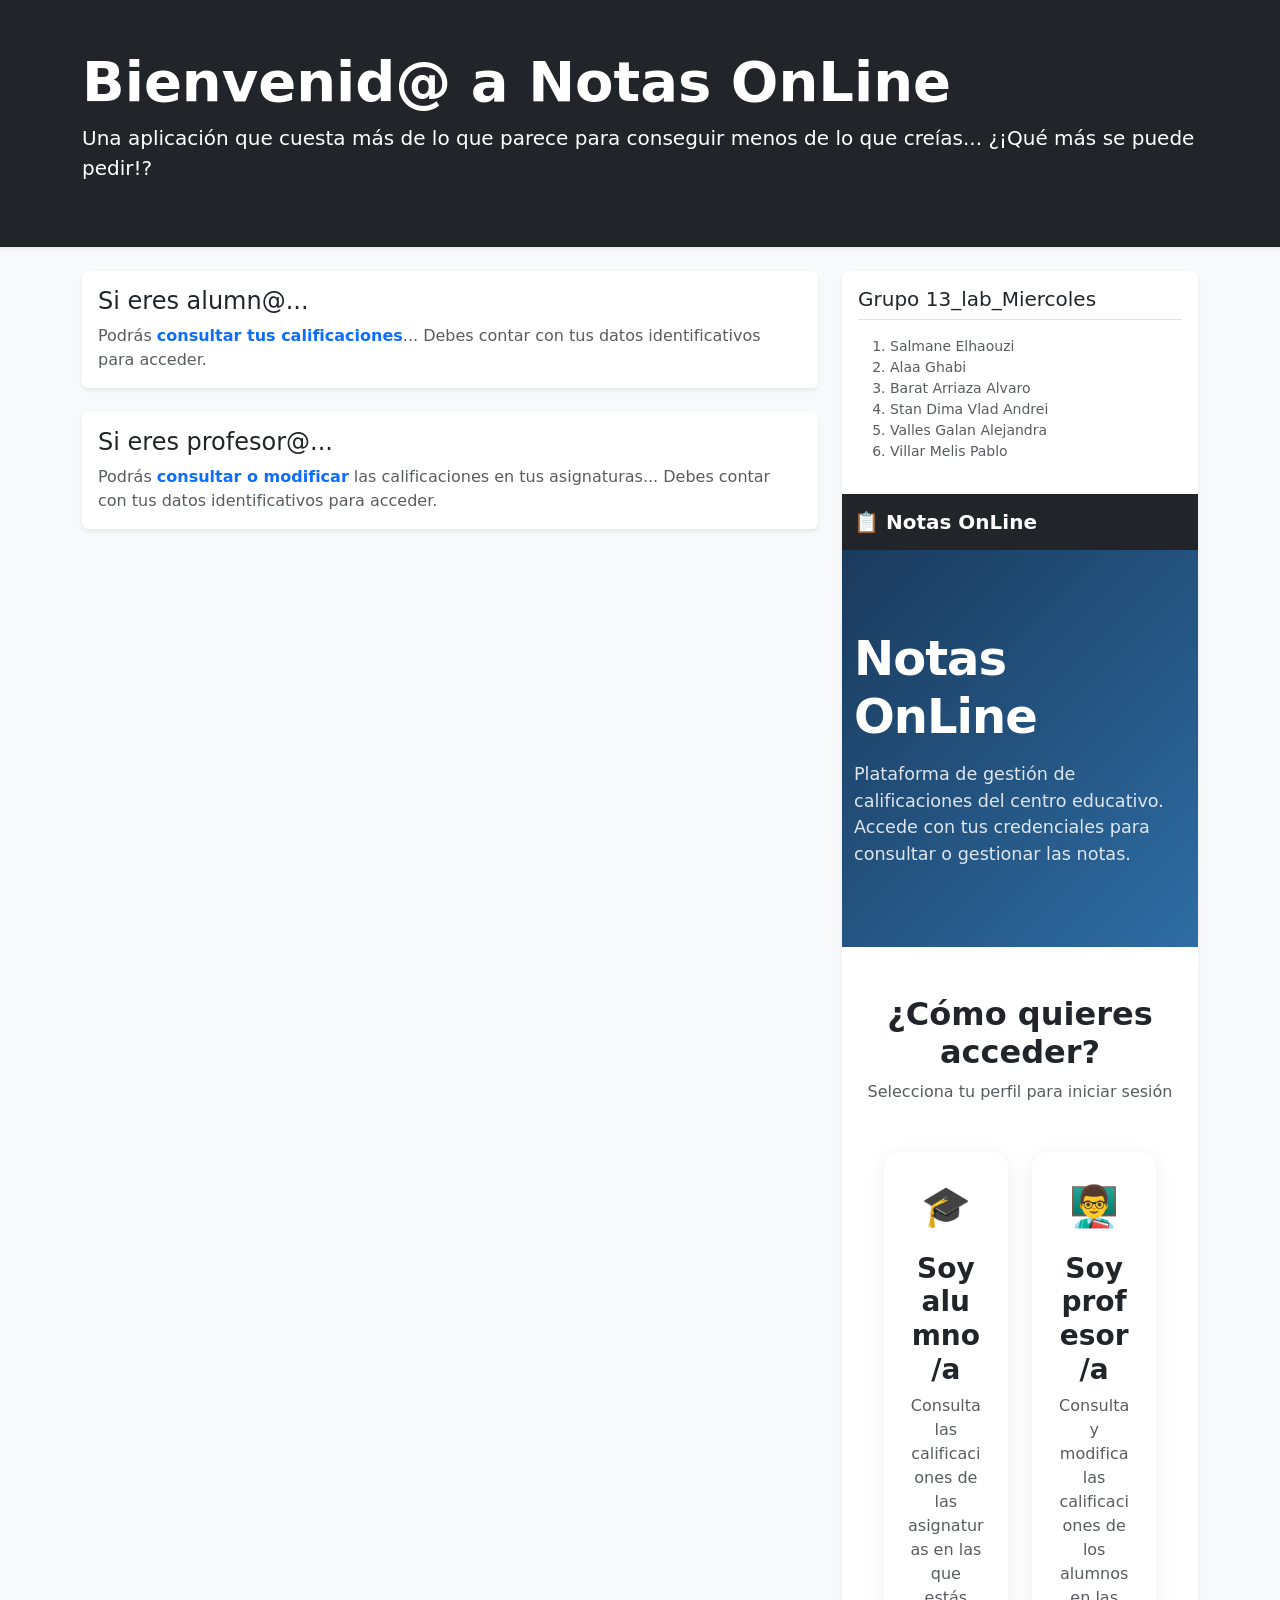
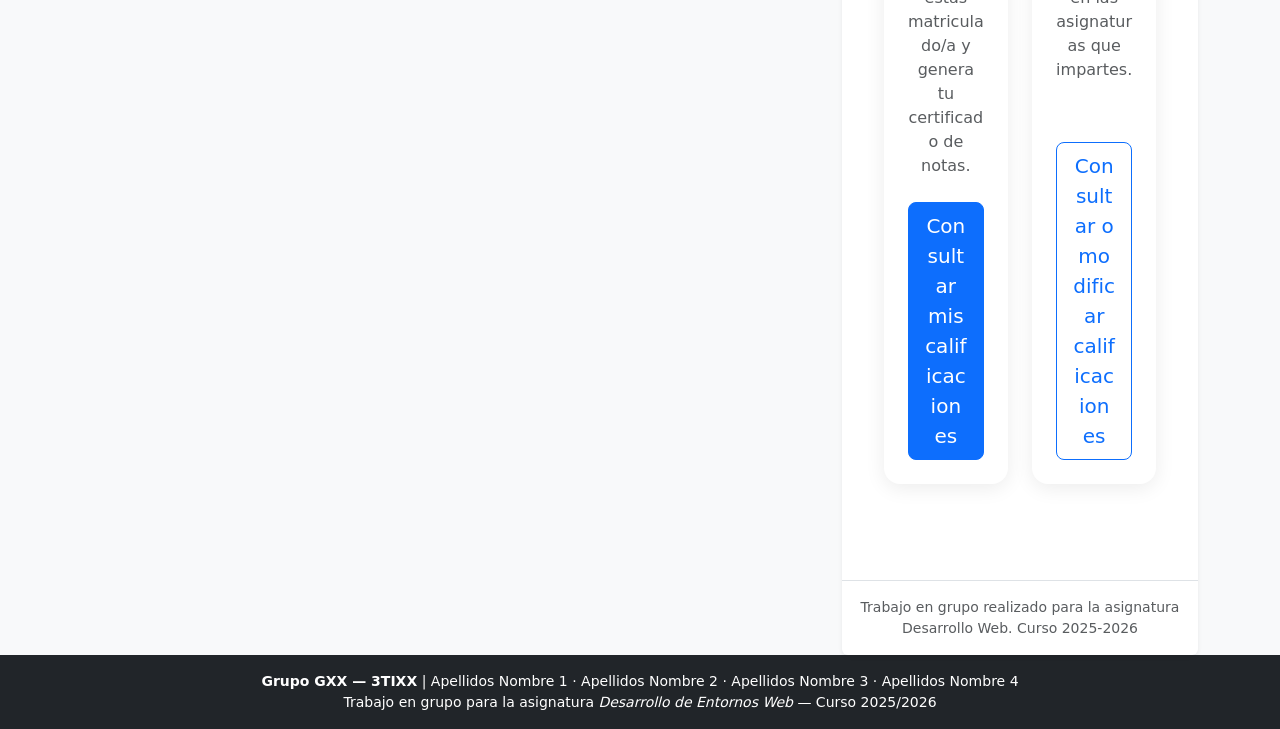
==== commit 241792ca: "Merge branch 'Rama_Alvaro' of https://github.com/AndreiStan02/CentroEducativo into Rama_Alvaro" ====
--- a/src/main/webapp/index.html
+++ b/src/main/webapp/index.html
@@ -3,12 +3,13 @@
 <head>
     <meta charset="UTF-8">
     <meta name="viewport" content="width=device-width, initial-scale=1.0">
-    <title>Notas OnLine - Inicio</title>
-    <link href="https://cdn.jsdelivr.net/npm/bootstrap@5.3.3/dist/css/bootstrap.min.css" rel="stylesheet">
-    <link href="css/estilos.css" rel="stylesheet">
+    <title>Notas OnLine - no12526</title>
+    <!-- Importamos Bootstrap 5 directamente desde su CDN oficial -->
+    <link href="https://cdn.jsdelivr.net/npm/bootstrap@5.3.2/dist/css/bootstrap.min.css" rel="stylesheet">
 </head>
 <body class="bg-light">
 
+    <!-- Cabecera / Hero Section -->
     <header class="bg-dark text-white p-5 mb-4 shadow-sm">
         <div class="container">
             <h1 class="display-4 fw-bold">Bienvenid@ a Notas OnLine</h1>
@@ -16,32 +17,34 @@
         </div>
     </header>
 
+    <!-- Contenido Principal -->
     <main class="container">
         <div class="row g-4">
-           
+            
+            <!-- Columna Izquierda: Accesos -->
             <div class="col-md-8">
-                <div class="card mb-4 border-0 shadow-sm p-3">
+                <!-- Tarjeta Alumnos -->
+                <div class="card mb-4 border-0 shadow-sm">
                     <div class="card-body">
-                        <div class="display-6 mb-2">🎓</div>
                         <h2 class="card-title h4">Si eres alumn@...</h2>
-                        <p class="card-text text-muted">Podrás consultar tus calificaciones... Debes contar con tus datos identificativos para acceder.</p>
-                        <a href="login.html" class="btn btn-primary mt-2">Consultar calificaciones</a>
+                        <p class="card-text text-muted">Podrás <a href="AreaAlumnoServlet" class="text-decoration-none fw-bold">consultar tus calificaciones</a>... Debes contar con tus datos identificativos para acceder.</p>
                     </div>
                 </div>
 
-                <div class="card border-0 shadow-sm p-3">
+                <!-- Tarjeta Profesores -->
+                <div class="card border-0 shadow-sm">
                     <div class="card-body">
-                        <div class="display-6 mb-2">👨‍🏫</div>
                         <h2 class="card-title h4">Si eres profesor@...</h2>
-                        <p class="card-text text-muted">Podrás consultar o modificar las calificaciones en tus asignaturas... Debes contar con tus datos identificativos para acceder.</p>
-                        <a href="login.html" class="btn btn-outline-primary mt-2">Consultar o modificar</a>
+                        <p class="card-text text-muted">Podrás <a href="AreaProfesorServlet" class="text-decoration-none fw-bold">consultar o modificar</a> las calificaciones en tus asignaturas... Debes contar con tus datos identificativos para acceder.</p>
                     </div>
                 </div>
             </div>
 
+            <!-- Columna Derecha: Información del Grupo (Obligatorio) -->
             <div class="col-md-4">
                 <div class="card bg-white border-0 shadow-sm">
                     <div class="card-body">
+                        <!-- ¡OJO! Cambiad esto por vuestro número de grupo real -->
                         <h3 class="card-title h5 border-bottom pb-2">Grupo 13_lab_Miercoles</h3>
                         <ol class="small text-muted mt-3">
                             <li>Salmane Elhaouzi</li>
@@ -112,11 +115,13 @@
         </div>
     </main>
 
+    <!-- Pie de página -->
     <footer class="container mt-5 border-top pt-3 text-center small text-muted">
         <p>Trabajo en grupo realizado para la asignatura Desarrollo Web. Curso 2025-2026</p>
     </footer>
 
-    <script src="https://cdn.jsdelivr.net/npm/bootstrap@5.3.3/dist/js/bootstrap.bundle.min.js"></script>
+    <!-- Scripts de Bootstrap 5 -->
+    <script src="https://cdn.jsdelivr.net/npm/bootstrap@5.3.2/dist/js/bootstrap.bundle.min.js"></script>
 </body>
 </html>
     </div>
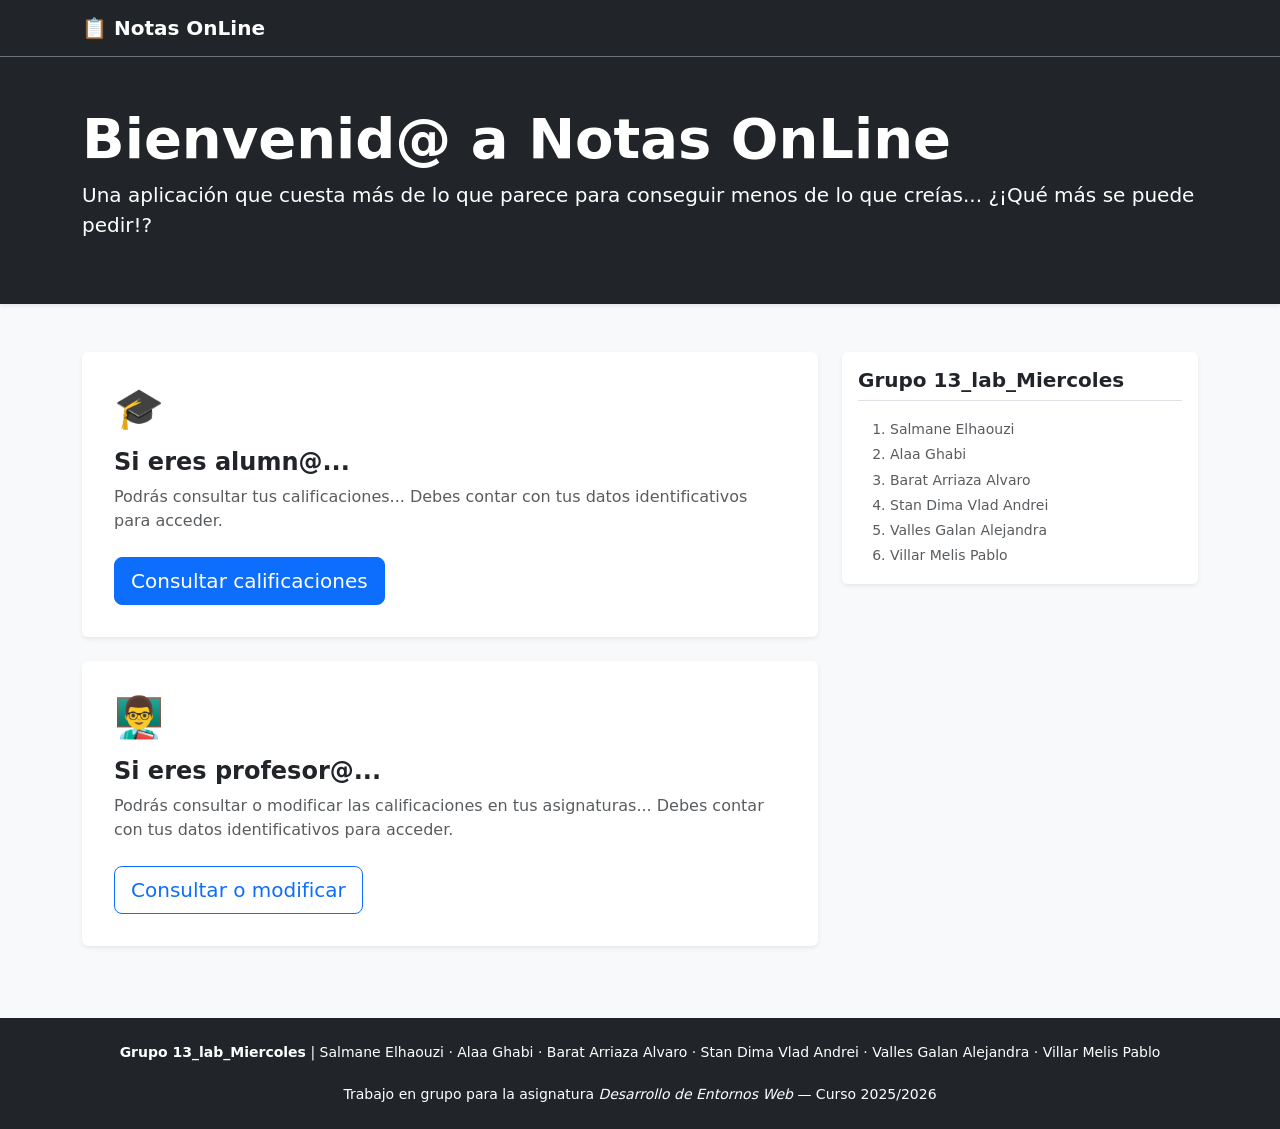
==== commit 775f2566: "temp" ====
--- a/src/main/webapp/index.html
+++ b/src/main/webapp/index.html
@@ -3,50 +3,53 @@
 <head>
     <meta charset="UTF-8">
     <meta name="viewport" content="width=device-width, initial-scale=1.0">
-    <title>Notas OnLine - no12526</title>
-    <!-- Importamos Bootstrap 5 directamente desde su CDN oficial -->
-    <link href="https://cdn.jsdelivr.net/npm/bootstrap@5.3.2/dist/css/bootstrap.min.css" rel="stylesheet">
+    <title>Notas OnLine - Inicio</title>
+    <link href="https://cdn.jsdelivr.net/npm/bootstrap@5.3.3/dist/css/bootstrap.min.css" rel="stylesheet">
+    <link href="css/estilos.css" rel="stylesheet">
 </head>
 <body class="bg-light">
 
-    <!-- Cabecera / Hero Section -->
-    <header class="bg-dark text-white p-5 mb-4 shadow-sm">
+    <nav class="navbar navbar-dark bg-dark">
+        <div class="container">
+            <span class="navbar-brand fw-bold">📋 Notas OnLine</span>
+        </div>
+    </nav>
+
+    <header class="bg-dark text-white p-5 mb-4 shadow-sm border-top border-secondary">
         <div class="container">
             <h1 class="display-4 fw-bold">Bienvenid@ a Notas OnLine</h1>
             <p class="lead">Una aplicación que cuesta más de lo que parece para conseguir menos de lo que creías... ¿¡Qué más se puede pedir!?</p>
         </div>
     </header>
 
-    <!-- Contenido Principal -->
-    <main class="container">
+    <main class="container py-4">
         <div class="row g-4">
-            
-            <!-- Columna Izquierda: Accesos -->
+           
             <div class="col-md-8">
-                <!-- Tarjeta Alumnos -->
-                <div class="card mb-4 border-0 shadow-sm">
-                    <div class="card-body">
-                        <h2 class="card-title h4">Si eres alumn@...</h2>
-                        <p class="card-text text-muted">Podrás <a href="AreaAlumnoServlet" class="text-decoration-none fw-bold">consultar tus calificaciones</a>... Debes contar con tus datos identificativos para acceder.</p>
+                <div class="card mb-4 border-0 shadow-sm p-3">
+                    <div class="card-body text-center text-md-start">
+                        <div class="display-6 mb-3">🎓</div>
+                        <h2 class="card-title h4 fw-bold">Si eres alumn@...</h2>
+                        <p class="card-text text-muted mb-4">Podrás consultar tus calificaciones... Debes contar con tus datos identificativos para acceder.</p>
+                        <a href="login.html" class="btn btn-primary btn-lg">Consultar calificaciones</a>
                     </div>
                 </div>
 
-                <!-- Tarjeta Profesores -->
-                <div class="card border-0 shadow-sm">
-                    <div class="card-body">
-                        <h2 class="card-title h4">Si eres profesor@...</h2>
-                        <p class="card-text text-muted">Podrás <a href="AreaProfesorServlet" class="text-decoration-none fw-bold">consultar o modificar</a> las calificaciones en tus asignaturas... Debes contar con tus datos identificativos para acceder.</p>
+                <div class="card border-0 shadow-sm p-3">
+                    <div class="card-body text-center text-md-start">
+                        <div class="display-6 mb-3">👨‍🏫</div>
+                        <h2 class="card-title h4 fw-bold">Si eres profesor@...</h2>
+                        <p class="card-text text-muted mb-4">Podrás consultar o modificar las calificaciones en tus asignaturas... Debes contar con tus datos identificativos para acceder.</p>
+                        <a href="login.html" class="btn btn-outline-primary btn-lg">Consultar o modificar</a>
                     </div>
                 </div>
             </div>
 
-            <!-- Columna Derecha: Información del Grupo (Obligatorio) -->
             <div class="col-md-4">
                 <div class="card bg-white border-0 shadow-sm">
                     <div class="card-body">
-                        <!-- ¡OJO! Cambiad esto por vuestro número de grupo real -->
-                        <h3 class="card-title h5 border-bottom pb-2">Grupo 13_lab_Miercoles</h3>
-                        <ol class="small text-muted mt-3">
+                        <h3 class="card-title h5 border-bottom pb-2 fw-bold">Grupo 13_lab_Miercoles</h3>
+                        <ol class="small text-muted mt-3 mb-0" style="line-height: 1.8;">
                             <li>Salmane Elhaouzi</li>
                             <li>Alaa Ghabi</li>
                             <li>Barat Arriaza Alvaro</li>
@@ -55,88 +58,21 @@
                             <li>Villar Melis Pablo</li>
                         </ol>
                     </div>
-    <title>Notas OnLine — Inicio</title>
-    <link href="https://cdn.jsdelivr.net/npm/bootstrap@5.3.3/dist/css/bootstrap.min.css" rel="stylesheet">
-    <link href="css/estilos.css" rel="stylesheet">
-</head>
-<body>
-
-<nav class="navbar navbar-dark bg-dark">
-    <div class="container">
-        <span class="navbar-brand fw-bold">📋 Notas OnLine</span>
-    </div>
-</nav>
-
-<header class="hero">
-    <div class="container">
-        <h1>Notas OnLine</h1>
-        <p class="mt-3">
-            Plataforma de gestión de calificaciones del centro educativo.
-            Accede con tus credenciales para consultar o gestionar las notas.
-        </p>
-    </div>
-</header>
-
-<main>
-    <div class="container py-5">
-        <h2 class="text-center mb-2 fw-semibold">¿Cómo quieres acceder?</h2>
-        <p class="text-center text-muted mb-5">Selecciona tu perfil para iniciar sesión</p>
-
-        <div class="row justify-content-center g-4">
-
-            <div class="col-md-5">
-                <div class="card card-acceso h-100 p-4 text-center">
-                    <div class="icono">🎓</div>
-                    <h3 class="fw-bold mb-2">Soy alumno/a</h3>
-                    <p class="text-muted mb-4">
-                        Consulta las calificaciones de las asignaturas en las que estás
-                        matriculado/a y genera tu certificado de notas.
-                    </p>
-                    <a href="login.html" class="btn btn-primary btn-lg mt-auto">
-                        Consultar mis calificaciones
-                    </a>
-                </div>
-            </div>
-
-            <div class="col-md-5">
-                <div class="card card-acceso h-100 p-4 text-center">
-                    <div class="icono">👨‍🏫</div>
-                    <h3 class="fw-bold mb-2">Soy profesor/a</h3>
-                    <p class="text-muted mb-4">
-                        Consulta y modifica las calificaciones de los alumnos
-                        en las asignaturas que impartes.
-                    </p>
-                    <a href="login.html" class="btn btn-outline-primary btn-lg mt-auto">
-                        Consultar o modificar calificaciones
-                    </a>
                 </div>
             </div>
 
         </div>
     </main>
 
-    <!-- Pie de página -->
-    <footer class="container mt-5 border-top pt-3 text-center small text-muted">
-        <p>Trabajo en grupo realizado para la asignatura Desarrollo Web. Curso 2025-2026</p>
+    <footer class="bg-dark text-white text-center py-4 mt-5 small">
+        <div class="container">
+            <span class="fw-bold">Grupo 13_lab_Miercoles</span> |
+            Salmane Elhaouzi · Alaa Ghabi · Barat Arriaza Alvaro · Stan Dima Vlad Andrei · Valles Galan Alejandra · Villar Melis Pablo
+            <br><br>
+            Trabajo en grupo para la asignatura <em>Desarrollo de Entornos Web</em> — Curso 2025/2026
+        </div>
     </footer>
 
-    <!-- Scripts de Bootstrap 5 -->
-    <script src="https://cdn.jsdelivr.net/npm/bootstrap@5.3.2/dist/js/bootstrap.bundle.min.js"></script>
+    <script src="https://cdn.jsdelivr.net/npm/bootstrap@5.3.3/dist/js/bootstrap.bundle.min.js"></script>
 </body>
-</html>
-    </div>
-</main>
-
-<!-- Footer — PLACEHOLDER: rellenar con grupo y nombres reales -->
-<footer class="bg-dark text-white text-center py-3 small">
-    <div class="container">
-        <span class="fw-bold">Grupo GXX — 3TIXX</span> |
-        Apellidos Nombre 1 · Apellidos Nombre 2 · Apellidos Nombre 3 · Apellidos Nombre 4
-        <br>
-        Trabajo en grupo para la asignatura <em>Desarrollo de Entornos Web</em> — Curso 2025/2026
-    </div>
-</footer>
-
-<script src="https://cdn.jsdelivr.net/npm/bootstrap@5.3.3/dist/js/bootstrap.bundle.min.js"></script>
-</body>
-</html>
+</html>
